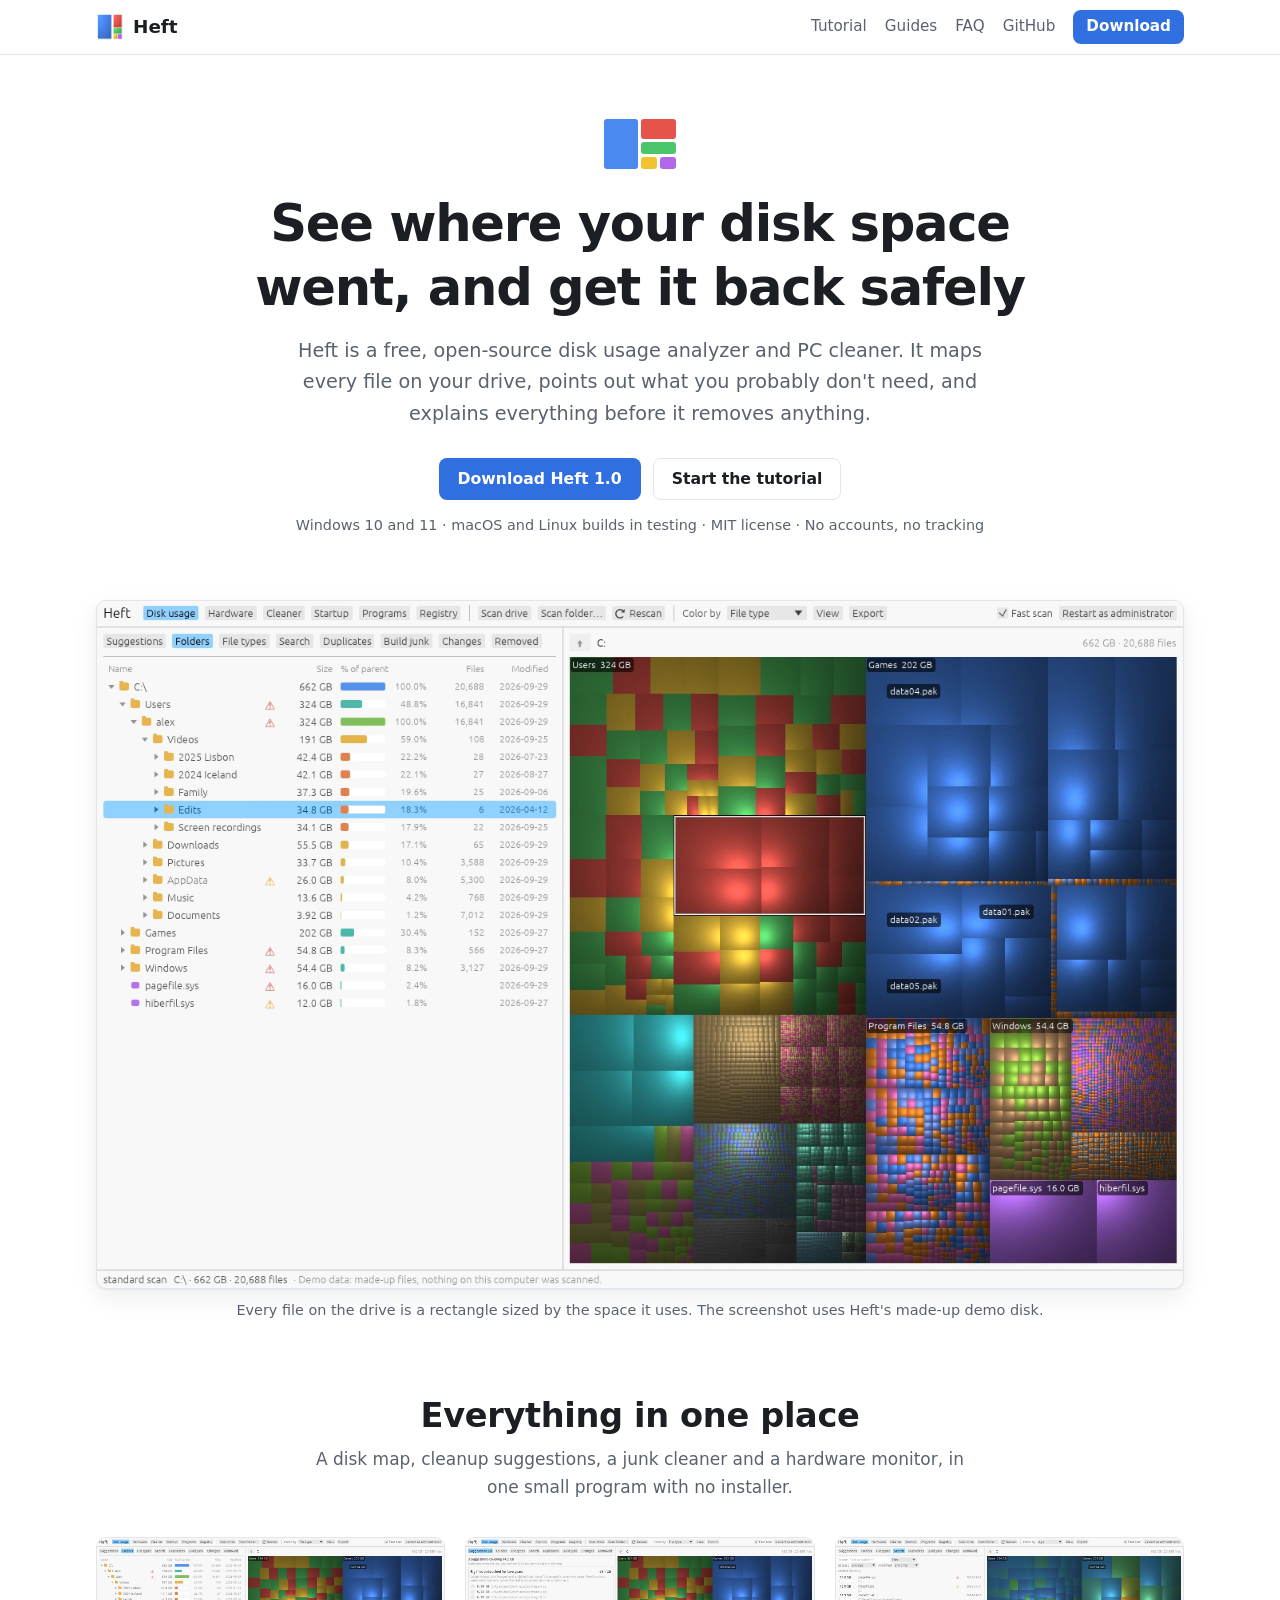
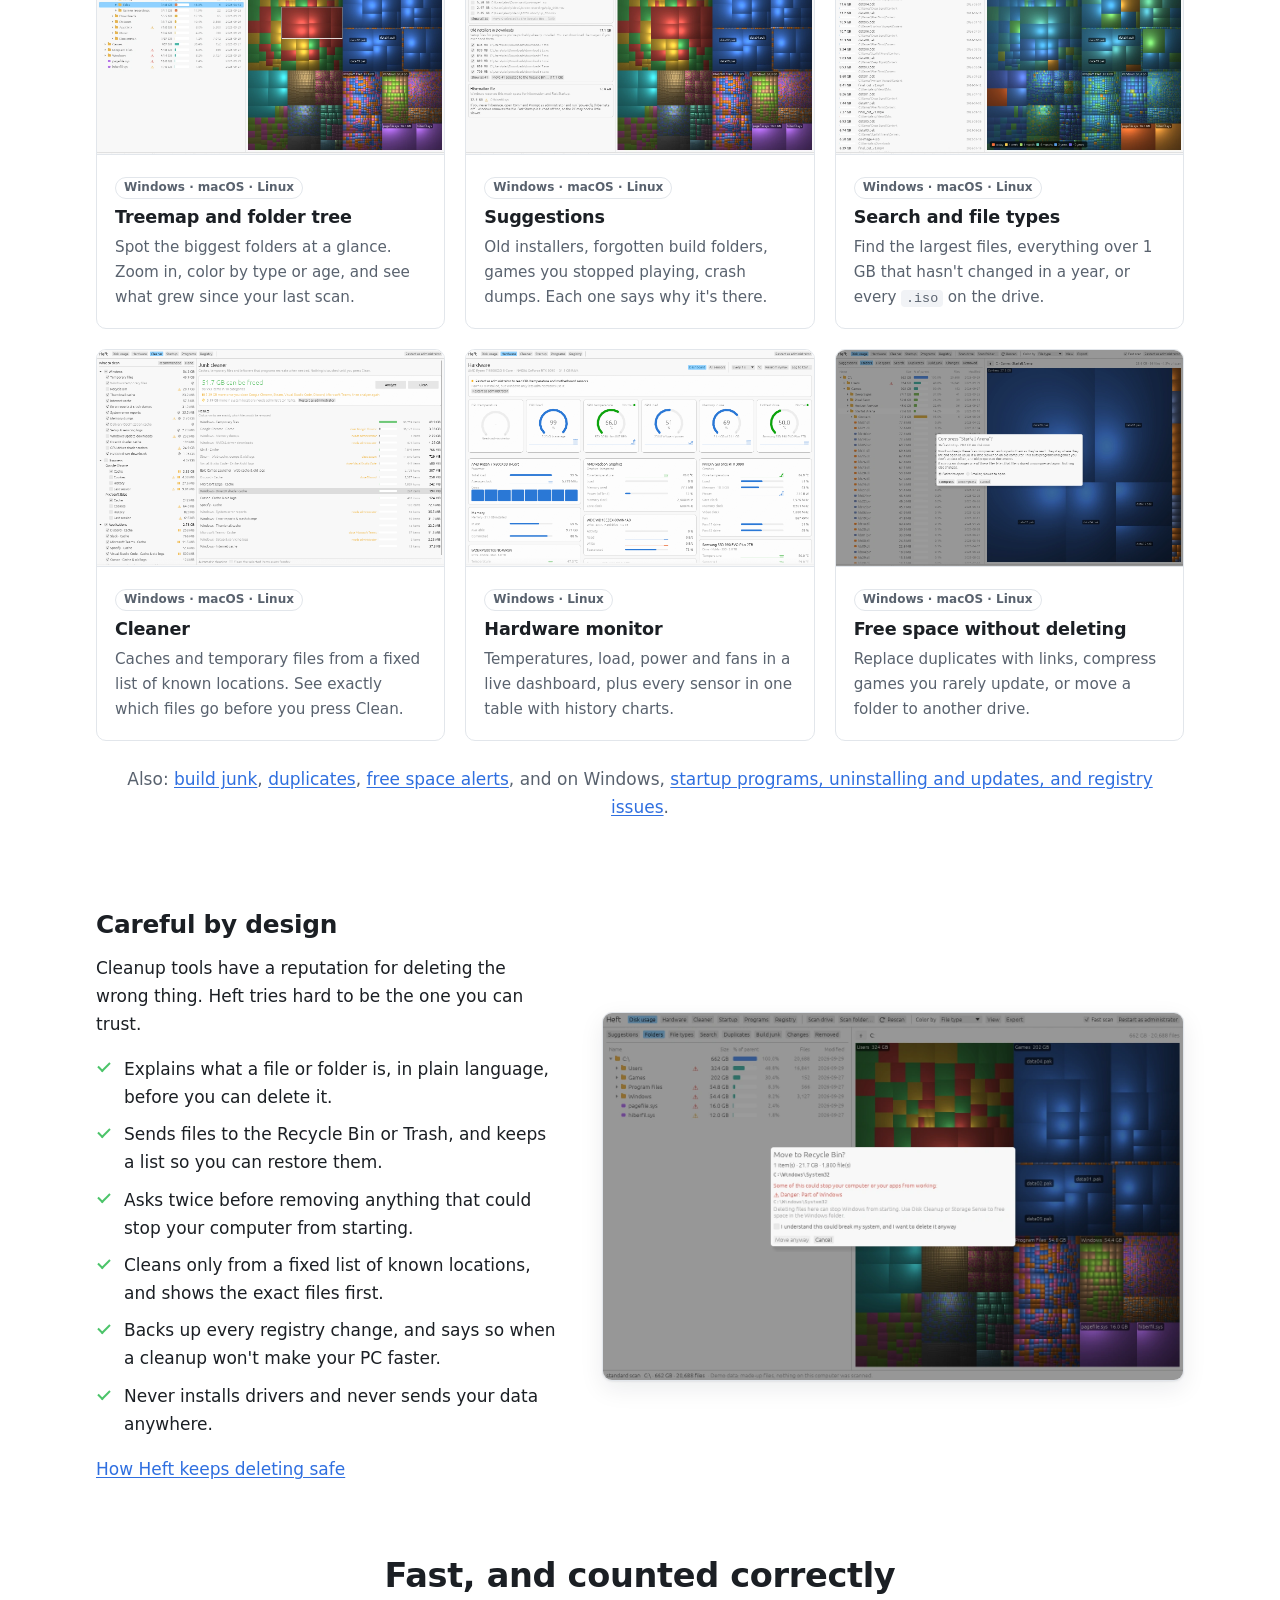
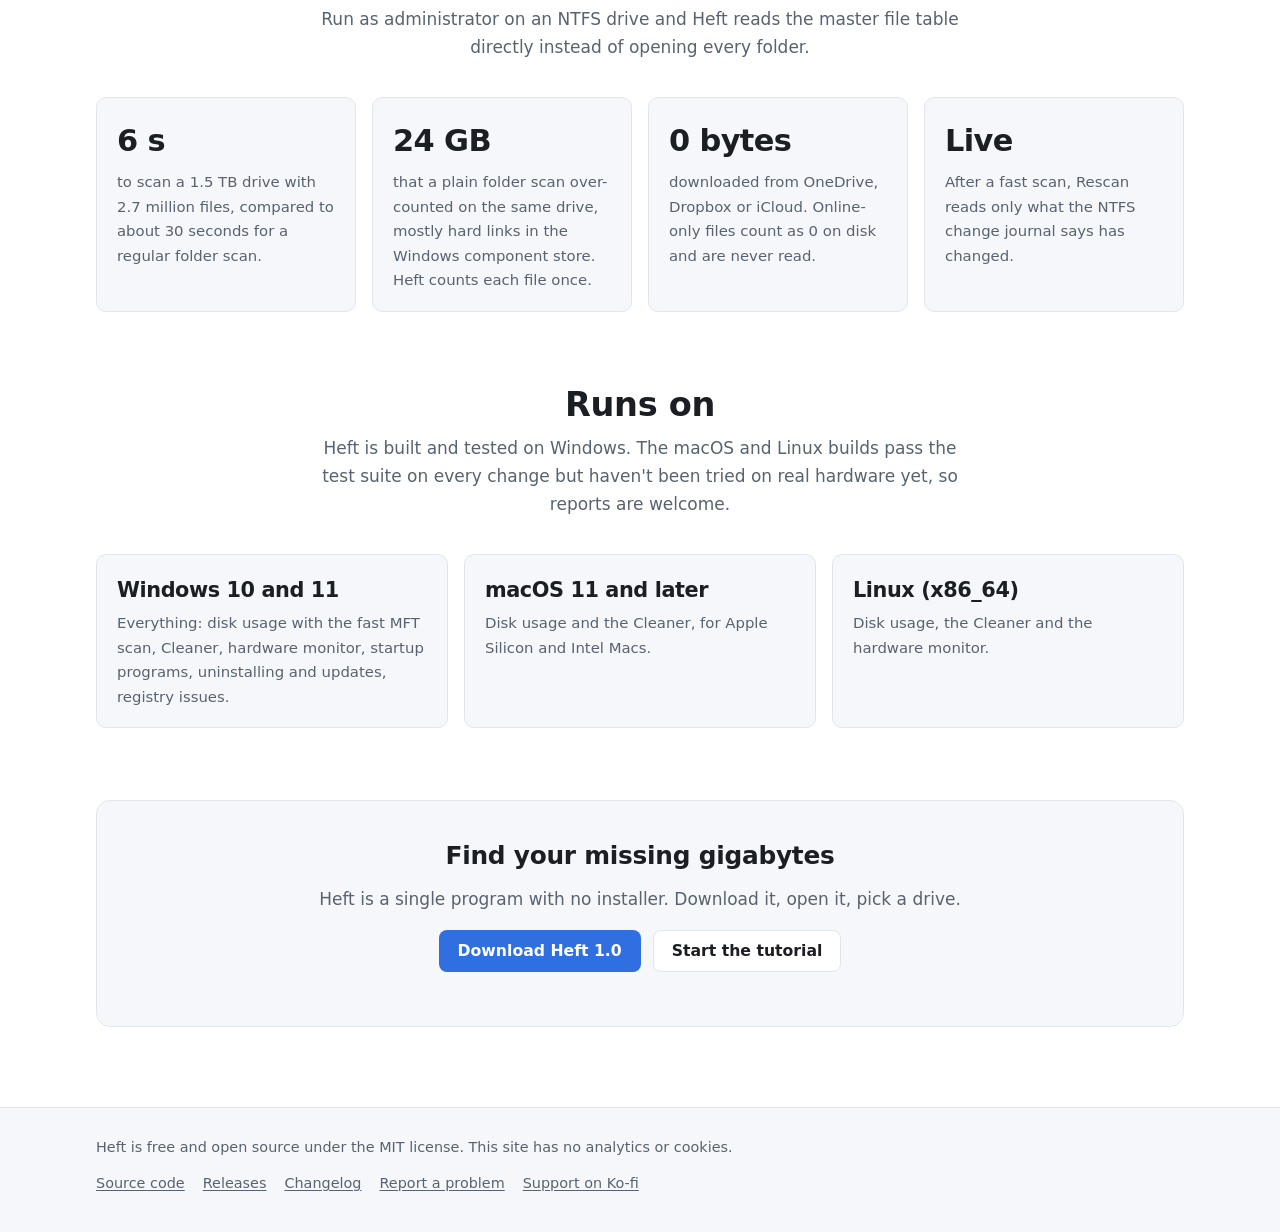
==== site/index.html @ 001a7acc "Add the website with a tutorial and guides, and new screenshots site/ is a plain HTML and CSS site f" ====
<!doctype html>
<html lang="en">
<head>
  <meta charset="utf-8">
  <meta name="viewport" content="width=device-width, initial-scale=1">
  <title>Heft: disk usage analyzer and PC cleaner</title>
  <meta name="description" content="Heft is a free, open-source disk usage analyzer and PC cleaner. See where your space went, find what you don't need, and remove it without surprises.">
  <meta property="og:title" content="Heft: disk usage analyzer and PC cleaner">
  <meta property="og:description" content="See where your disk space went, and get it back safely. Free and open source.">
  <meta property="og:image" content="https://gjnail.github.io/heft/images/overview.webp">
  <meta name="color-scheme" content="light dark">
  <link rel="icon" href="images/favicon-32.png" type="image/png">
  <link rel="stylesheet" href="assets/style.css">
</head>
<body>
<a class="skip" href="#main">Skip to content</a>
<header class="site-header">
  <div class="header-inner">
    <a class="brand" href="index.html"><img src="images/icon-64.png" alt="" width="28" height="28">Heft</a>
    <nav class="site-nav" aria-label="Main">
      <a href="tutorial.html">Tutorial</a>
      <a href="guides/index.html">Guides</a>
      <a href="faq.html">FAQ</a>
      <a href="https://github.com/gjnail/heft">GitHub</a>
      <a class="btn btn-primary btn-small" href="https://github.com/gjnail/heft/releases/latest">Download</a>
    </nav>
  </div>
</header>

<main id="main">
  <section class="hero">
    <div class="blocks" aria-hidden="true"><span class="b1"></span><span class="b2"></span><span class="b3"></span><span class="b4"></span><span class="b5"></span></div>
    <h1>See where your disk space went, and get it back safely</h1>
    <p class="lede">Heft is a free, open-source disk usage analyzer and PC cleaner. It maps every file on your drive, points out what you probably don't need, and explains everything before it removes anything.</p>
    <div class="hero-actions">
      <a class="btn btn-primary" href="https://github.com/gjnail/heft/releases/latest">Download Heft 1.0</a>
      <a class="btn btn-secondary" href="tutorial.html">Start the tutorial</a>
    </div>
    <p class="hero-meta">Windows 10 and 11 · macOS and Linux builds in testing · MIT license · No accounts, no tracking</p>
  </section>

  <div class="hero-shot">
    <figure class="shot">
      <img src="images/overview.webp" width="1360" height="860" alt="Heft showing a folder tree on the left and a colorful treemap of the whole drive on the right">
      <figcaption>Every file on the drive is a rectangle sized by the space it uses. The screenshot uses Heft's made-up demo disk.</figcaption>
    </figure>
  </div>

  <section class="section">
    <h2>Everything in one place</h2>
    <p class="sub">A disk map, cleanup suggestions, a junk cleaner and a hardware monitor, in one small program with no installer.</p>
    <div class="cards">
      <a class="card" href="guides/disk-usage.html">
        <img src="images/overview.webp" alt="" loading="lazy" width="1360" height="860">
        <div class="card-body">
          <span class="tag">Windows · macOS · Linux</span>
          <h3>Treemap and folder tree</h3>
          <p>Spot the biggest folders at a glance. Zoom in, color by type or age, and see what grew since your last scan.</p>
        </div>
      </a>
      <a class="card" href="guides/cleaning-up.html">
        <img src="images/suggestions.webp" alt="" loading="lazy" width="1360" height="860">
        <div class="card-body">
          <span class="tag">Windows · macOS · Linux</span>
          <h3>Suggestions</h3>
          <p>Old installers, forgotten build folders, games you stopped playing, crash dumps. Each one says why it's there.</p>
        </div>
      </a>
      <a class="card" href="guides/disk-usage.html#search">
        <img src="images/age.webp" alt="" loading="lazy" width="1360" height="860">
        <div class="card-body">
          <span class="tag">Windows · macOS · Linux</span>
          <h3>Search and file types</h3>
          <p>Find the largest files, everything over 1 GB that hasn't changed in a year, or every <code>.iso</code> on the drive.</p>
        </div>
      </a>
      <a class="card" href="guides/cleaner.html">
        <img src="images/cleaner.webp" alt="" loading="lazy" width="1360" height="860">
        <div class="card-body">
          <span class="tag">Windows · macOS · Linux</span>
          <h3>Cleaner</h3>
          <p>Caches and temporary files from a fixed list of known locations. See exactly which files go before you press Clean.</p>
        </div>
      </a>
      <a class="card" href="guides/hardware.html">
        <img src="images/hardware.webp" alt="" loading="lazy" width="1360" height="860">
        <div class="card-body">
          <span class="tag">Windows · Linux</span>
          <h3>Hardware monitor</h3>
          <p>Temperatures, load, power and fans in a live dashboard, plus every sensor in one table with history charts.</p>
        </div>
      </a>
      <a class="card" href="guides/duplicates.html">
        <img src="images/compress.webp" alt="" loading="lazy" width="1360" height="860">
        <div class="card-body">
          <span class="tag">Windows · macOS · Linux</span>
          <h3>Free space without deleting</h3>
          <p>Replace duplicates with links, compress games you rarely update, or move a folder to another drive.</p>
        </div>
      </a>
    </div>
    <p style="text-align:center;margin-top:24px;color:var(--muted)">Also: <a href="guides/cleaning-up.html#build-junk">build junk</a>, <a href="guides/duplicates.html">duplicates</a>, <a href="guides/alerts.html">free space alerts</a>, and on Windows, <a href="guides/windows-tools.html">startup programs, uninstalling and updates, and registry issues</a>.</p>
  </section>

  <section class="section">
    <div class="split">
      <div>
        <h2>Careful by design</h2>
        <p>Cleanup tools have a reputation for deleting the wrong thing. Heft tries hard to be the one you can trust.</p>
        <ul class="checks">
          <li>Explains what a file or folder is, in plain language, before you can delete it.</li>
          <li>Sends files to the Recycle Bin or Trash, and keeps a list so you can restore them.</li>
          <li>Asks twice before removing anything that could stop your computer from starting.</li>
          <li>Cleans only from a fixed list of known locations, and shows the exact files first.</li>
          <li>Backs up every registry change, and says so when a cleanup won't make your PC faster.</li>
          <li>Never installs drivers and never sends your data anywhere.</li>
        </ul>
        <a href="guides/cleaning-up.html">How Heft keeps deleting safe</a>
      </div>
      <figure class="shot">
        <img src="images/delete-warning.webp" width="1360" height="860" loading="lazy" alt="A confirmation dialog warning that System32 is part of Windows, with a checkbox to confirm before deleting">
      </figure>
    </div>
  </section>

  <section class="section">
    <h2>Fast, and counted correctly</h2>
    <p class="sub">Run as administrator on an NTFS drive and Heft reads the master file table directly instead of opening every folder.</p>
    <div class="stats">
      <div class="stat"><div class="num">6 s</div><p>to scan a 1.5 TB drive with 2.7 million files, compared to about 30 seconds for a regular folder scan.</p></div>
      <div class="stat"><div class="num">24 GB</div><p>that a plain folder scan over-counted on the same drive, mostly hard links in the Windows component store. Heft counts each file once.</p></div>
      <div class="stat"><div class="num">0 bytes</div><p>downloaded from OneDrive, Dropbox or iCloud. Online-only files count as 0 on disk and are never read.</p></div>
      <div class="stat"><div class="num">Live</div><p>After a fast scan, Rescan reads only what the NTFS change journal says has changed.</p></div>
    </div>
  </section>

  <section class="section">
    <h2>Runs on</h2>
    <p class="sub">Heft is built and tested on Windows. The macOS and Linux builds pass the test suite on every change but haven't been tried on real hardware yet, so reports are welcome.</p>
    <div class="stats">
      <div class="stat"><div class="num" style="font-size:1.3rem">Windows 10 and 11</div><p>Everything: disk usage with the fast MFT scan, Cleaner, hardware monitor, startup programs, uninstalling and updates, registry issues.</p></div>
      <div class="stat"><div class="num" style="font-size:1.3rem">macOS 11 and later</div><p>Disk usage and the Cleaner, for Apple Silicon and Intel Macs.</p></div>
      <div class="stat"><div class="num" style="font-size:1.3rem">Linux (x86_64)</div><p>Disk usage, the Cleaner and the hardware monitor.</p></div>
    </div>
  </section>

  <section class="section">
    <div class="cta">
      <h2>Find your missing gigabytes</h2>
      <p style="color:var(--muted)">Heft is a single program with no installer. Download it, open it, pick a drive.</p>
      <div class="hero-actions">
        <a class="btn btn-primary" href="https://github.com/gjnail/heft/releases/latest">Download Heft 1.0</a>
        <a class="btn btn-secondary" href="tutorial.html">Start the tutorial</a>
      </div>
    </div>
  </section>
</main>

<footer class="site-footer">
  <div class="footer-inner">
    <span>Heft is free and open source under the MIT license. This site has no analytics or cookies.</span>
    <nav aria-label="Footer">
      <a href="https://github.com/gjnail/heft">Source code</a>
      <a href="https://github.com/gjnail/heft/releases">Releases</a>
      <a href="https://github.com/gjnail/heft/blob/main/CHANGELOG.md">Changelog</a>
      <a href="https://github.com/gjnail/heft/issues">Report a problem</a>
      <a href="https://ko-fi.com/gnail">Support on Ko-fi</a>
    </nav>
  </div>
</footer>
</body>
</html>
---- site/assets/style.css ----
/* Heft website. No external fonts, scripts or trackers. */

:root {
  --bg: #ffffff;
  --bg-soft: #f5f7fa;
  --bg-card: #ffffff;
  --text: #1b1f24;
  --muted: #59626e;
  --border: #e2e6eb;
  --accent: #2f6fe0;
  --accent-hover: #245bc0;
  --accent-ink: #ffffff;
  --code-bg: #f1f3f6;
  --note-bg: #edf3ff;
  --note-border: #9dbcf5;
  --warn-bg: #fff7e8;
  --warn-border: #e8b04a;
  --shadow: 0 1px 2px rgba(16, 24, 40, 0.06), 0 8px 24px rgba(16, 24, 40, 0.08);
  --blue: #4a8af0;
  --red: #e5534b;
  --green: #4cc46a;
  --yellow: #f2c230;
  --purple: #b067e8;
  --radius: 10px;
  --max: 1120px;
  --prose: 760px;
  color-scheme: light;
}

@media (prefers-color-scheme: dark) {
  :root {
    --bg: #0f1216;
    --bg-soft: #151a20;
    --bg-card: #171c23;
    --text: #e5e8ec;
    --muted: #a1a9b4;
    --border: #28303a;
    --accent: #6c9ef8;
    --accent-hover: #8db4ff;
    --accent-ink: #0b1220;
    --code-bg: #1c222a;
    --note-bg: #142035;
    --note-border: #35568f;
    --warn-bg: #2a2111;
    --warn-border: #8a6720;
    --shadow: 0 1px 2px rgba(0, 0, 0, 0.3), 0 8px 24px rgba(0, 0, 0, 0.35);
    color-scheme: dark;
  }
}

*,
*::before,
*::after {
  box-sizing: border-box;
}

html {
  -webkit-text-size-adjust: 100%;
  scroll-padding-top: 80px;
}

body {
  margin: 0;
  background: var(--bg);
  color: var(--text);
  font-family: system-ui, -apple-system, "Segoe UI", Roboto, Ubuntu, "Helvetica Neue", Arial, sans-serif;
  font-size: 17px;
  line-height: 1.65;
}

a {
  color: var(--accent);
  text-underline-offset: 2px;
}
a:hover {
  color: var(--accent-hover);
}

img {
  max-width: 100%;
  height: auto;
}

h1,
h2,
h3,
h4 {
  line-height: 1.25;
  margin: 1.8em 0 0.5em;
  letter-spacing: -0.01em;
}
h1 {
  font-size: 2.2rem;
  margin-top: 0;
}
h2 {
  font-size: 1.55rem;
}
h3 {
  font-size: 1.2rem;
}
h2 .anchor,
h3 .anchor {
  visibility: hidden;
  text-decoration: none;
  margin-left: 0.3em;
  color: var(--muted);
}
h2:hover .anchor,
h3:hover .anchor {
  visibility: visible;
}

p,
ul,
ol {
  margin: 0 0 1em;
}
li {
  margin: 0.25em 0;
}

code,
kbd,
pre {
  font-family: ui-monospace, "Cascadia Code", "SF Mono", Menlo, Consolas, monospace;
  font-size: 0.88em;
}
code {
  background: var(--code-bg);
  padding: 0.1em 0.35em;
  border-radius: 4px;
  overflow-wrap: anywhere;
}
pre {
  background: var(--code-bg);
  padding: 14px 16px;
  border-radius: 8px;
  overflow-x: auto;
  line-height: 1.5;
  position: relative;
}
pre code {
  background: none;
  padding: 0;
}
kbd {
  display: inline-block;
  padding: 0.05em 0.45em;
  border: 1px solid var(--border);
  border-bottom-width: 2px;
  border-radius: 5px;
  background: var(--bg-soft);
  font-size: 0.82em;
}

table {
  width: 100%;
  border-collapse: collapse;
  margin: 0 0 1.2em;
  font-size: 0.95em;
}
th,
td {
  text-align: left;
  padding: 8px 10px;
  border-bottom: 1px solid var(--border);
  vertical-align: top;
}
th {
  font-weight: 600;
  color: var(--muted);
}
.table-wrap {
  overflow-x: auto;
}

.skip {
  position: absolute;
  left: -9999px;
}
.skip:focus {
  left: 16px;
  top: 12px;
  z-index: 100;
  background: var(--bg);
  padding: 6px 10px;
  border-radius: 6px;
}

/* Header */

.site-header {
  position: sticky;
  top: 0;
  z-index: 10;
  background: color-mix(in srgb, var(--bg) 88%, transparent);
  backdrop-filter: saturate(180%) blur(10px);
  -webkit-backdrop-filter: saturate(180%) blur(10px);
  border-bottom: 1px solid var(--border);
}
.header-inner {
  max-width: var(--max);
  margin: 0 auto;
  padding: 10px 16px;
  display: flex;
  align-items: center;
  gap: 18px;
  flex-wrap: wrap;
}
.brand {
  display: flex;
  align-items: center;
  gap: 9px;
  font-weight: 700;
  font-size: 1.15rem;
  color: var(--text);
  text-decoration: none;
  margin-right: auto;
}
.brand:hover {
  color: var(--text);
}
.brand img {
  width: 28px;
  height: 28px;
}
.site-nav {
  display: flex;
  align-items: center;
  gap: 4px 18px;
  flex-wrap: wrap;
}
.site-nav a {
  color: var(--muted);
  text-decoration: none;
  font-size: 0.95rem;
}
.site-nav a:hover,
.site-nav a[aria-current="page"] {
  color: var(--text);
}
.site-nav a.btn-primary,
.site-nav a.btn-primary:hover {
  color: var(--accent-ink);
}

/* Buttons */

.btn {
  display: inline-flex;
  align-items: center;
  gap: 8px;
  padding: 10px 18px;
  border-radius: 8px;
  font-weight: 600;
  font-size: 0.98rem;
  text-decoration: none;
  border: 1px solid transparent;
  line-height: 1.3;
}
.btn-primary {
  background: var(--accent);
  color: var(--accent-ink);
}
.btn-primary:hover {
  background: var(--accent-hover);
  color: var(--accent-ink);
}
.btn-secondary {
  border-color: var(--border);
  color: var(--text);
  background: var(--bg-card);
}
.btn-secondary:hover {
  color: var(--text);
  border-color: var(--muted);
}
.btn-small {
  padding: 6px 12px;
  font-size: 0.9rem;
}

/* Landing page */

.hero {
  max-width: var(--max);
  margin: 0 auto;
  padding: 64px 16px 24px;
  text-align: center;
}
.hero h1 {
  font-size: clamp(2rem, 5vw, 3.2rem);
  letter-spacing: -0.025em;
  max-width: 820px;
  margin: 0 auto 16px;
}
.hero .lede {
  font-size: 1.2rem;
  color: var(--muted);
  max-width: 700px;
  margin: 0 auto 28px;
}
.hero-actions {
  display: flex;
  gap: 12px;
  justify-content: center;
  flex-wrap: wrap;
  margin-bottom: 14px;
}
.hero-meta {
  color: var(--muted);
  font-size: 0.9rem;
}
.blocks {
  display: inline-grid;
  grid-template-columns: 34px 16px 16px;
  grid-template-rows: 20px 12px 12px;
  gap: 3px;
  margin-bottom: 22px;
}
.blocks span {
  border-radius: 3px;
}
.blocks .b1 {
  grid-row: 1 / 4;
  background: var(--blue);
}
.blocks .b2 {
  grid-column: 2 / 4;
  background: var(--red);
}
.blocks .b3 {
  grid-column: 2 / 4;
  background: var(--green);
}
.blocks .b4 {
  background: var(--yellow);
}
.blocks .b5 {
  background: var(--purple);
}

.shot {
  margin: 0;
}
.shot img {
  display: block;
  width: 100%;
  border-radius: var(--radius);
  border: 1px solid var(--border);
  box-shadow: var(--shadow);
  background: #fff;
}
.shot figcaption {
  color: var(--muted);
  font-size: 0.9rem;
  margin-top: 10px;
  text-align: center;
}
.hero-shot {
  max-width: var(--max);
  margin: 24px auto 0;
  padding: 0 16px;
}

.section {
  max-width: var(--max);
  margin: 0 auto;
  padding: 72px 16px 0;
}
.section > h2 {
  text-align: center;
  font-size: clamp(1.6rem, 3.5vw, 2.1rem);
  margin: 0 0 8px;
}
.section > .sub {
  text-align: center;
  color: var(--muted);
  max-width: 660px;
  margin: 0 auto 36px;
}

.cards {
  display: grid;
  grid-template-columns: repeat(auto-fill, minmax(300px, 1fr));
  gap: 20px;
}
.card {
  display: flex;
  flex-direction: column;
  background: var(--bg-card);
  border: 1px solid var(--border);
  border-radius: var(--radius);
  overflow: hidden;
  color: var(--text);
  text-decoration: none;
  transition: border-color 0.15s, transform 0.15s;
}
.card:hover {
  color: var(--text);
  border-color: var(--accent);
  transform: translateY(-2px);
}
.card img {
  display: block;
  width: 100%;
  aspect-ratio: 16 / 10;
  object-fit: cover;
  object-position: top left;
  border-bottom: 1px solid var(--border);
  background: #fff;
}
.card .card-body {
  padding: 16px 18px 18px;
}
.card h3 {
  margin: 0 0 6px;
  font-size: 1.1rem;
}
.card p {
  margin: 0;
  color: var(--muted);
  font-size: 0.95rem;
}
.card .tag {
  display: inline-block;
  font-size: 0.75rem;
  font-weight: 600;
  color: var(--muted);
  border: 1px solid var(--border);
  border-radius: 99px;
  padding: 0 8px;
  margin-bottom: 8px;
}

.split {
  display: grid;
  grid-template-columns: 1fr 1.25fr;
  gap: 40px;
  align-items: center;
}
.split.reverse > :first-child {
  order: 2;
}
.split h2 {
  margin-top: 0;
}
@media (max-width: 860px) {
  .split {
    grid-template-columns: 1fr;
    gap: 20px;
  }
  .split.reverse > :first-child {
    order: 0;
  }
}

.checks {
  list-style: none;
  padding: 0;
}
.checks li {
  position: relative;
  padding-left: 28px;
  margin: 0.55em 0;
}
.checks li::before {
  content: "";
  position: absolute;
  left: 2px;
  top: 0.45em;
  width: 12px;
  height: 7px;
  border-left: 2.5px solid var(--green);
  border-bottom: 2.5px solid var(--green);
  transform: rotate(-45deg);
}

.stats {
  display: grid;
  grid-template-columns: repeat(auto-fit, minmax(200px, 1fr));
  gap: 16px;
}
.stat {
  background: var(--bg-soft);
  border: 1px solid var(--border);
  border-radius: var(--radius);
  padding: 18px 20px;
}
.stat .num {
  font-size: 1.9rem;
  font-weight: 700;
  letter-spacing: -0.02em;
}
.stat p {
  margin: 4px 0 0;
  color: var(--muted);
  font-size: 0.93rem;
}

.cta {
  text-align: center;
  background: var(--bg-soft);
  border: 1px solid var(--border);
  border-radius: 14px;
  padding: 40px 20px;
}
.cta h2 {
  margin-top: 0;
}

/* Docs layout */

.docs {
  max-width: var(--max);
  margin: 0 auto;
  padding: 36px 16px 0;
  display: grid;
  grid-template-columns: 220px minmax(0, 1fr);
  gap: 48px;
}
.sidebar {
  position: sticky;
  top: 76px;
  align-self: start;
  font-size: 0.94rem;
}
.sidebar h2 {
  font-size: 0.78rem;
  text-transform: uppercase;
  letter-spacing: 0.06em;
  color: var(--muted);
  margin: 0 0 8px;
}
.sidebar h2:not(:first-child) {
  margin-top: 22px;
}
.sidebar ul {
  list-style: none;
  padding: 0;
  margin: 0;
}
.sidebar li {
  margin: 0;
}
.sidebar a {
  display: block;
  padding: 5px 10px;
  border-radius: 6px;
  color: var(--text);
  text-decoration: none;
}
.sidebar a:hover {
  background: var(--bg-soft);
}
.sidebar a[aria-current="page"] {
  background: var(--note-bg);
  color: var(--accent);
  font-weight: 600;
}
.prose {
  max-width: var(--prose);
  min-width: 0;
}
.prose .lede {
  font-size: 1.15rem;
  color: var(--muted);
}
.prose figure.shot {
  margin: 1.4em 0 1.8em;
}
.prose figure.shot figcaption {
  text-align: left;
}
.prose h2 {
  padding-top: 0.6em;
  border-top: 1px solid var(--border);
}
.breadcrumb {
  font-size: 0.9rem;
  color: var(--muted);
  margin-bottom: 10px;
}
.breadcrumb a {
  color: var(--muted);
}
.platforms {
  display: inline-block;
  font-size: 0.85rem;
  color: var(--muted);
  border: 1px solid var(--border);
  border-radius: 99px;
  padding: 1px 10px;
  margin-bottom: 12px;
}
.toc {
  background: var(--bg-soft);
  border: 1px solid var(--border);
  border-radius: var(--radius);
  padding: 14px 18px;
  margin: 0 0 1.6em;
  font-size: 0.95rem;
}
.toc strong {
  display: block;
  margin-bottom: 4px;
}
.toc ol,
.toc ul {
  margin: 0;
  padding-left: 20px;
}
@media (max-width: 860px) {
  .docs {
    grid-template-columns: 1fr;
    gap: 16px;
    padding-top: 20px;
  }
  .sidebar {
    position: static;
    border: 1px solid var(--border);
    border-radius: var(--radius);
    padding: 12px;
  }
  .sidebar ul {
    display: flex;
    flex-wrap: wrap;
    gap: 2px 4px;
  }
}

.note,
.warn {
  border-left: 4px solid var(--note-border);
  background: var(--note-bg);
  padding: 12px 16px;
  border-radius: 0 8px 8px 0;
  margin: 0 0 1.2em;
}
.warn {
  border-left-color: var(--warn-border);
  background: var(--warn-bg);
}
.note p:last-child,
.warn p:last-child {
  margin-bottom: 0;
}

.steps {
  counter-reset: step;
  list-style: none;
  padding: 0;
}
.steps > li {
  counter-increment: step;
  position: relative;
  padding-left: 44px;
  margin: 0 0 1.1em;
}
.steps > li::before {
  content: counter(step);
  position: absolute;
  left: 0;
  top: 0;
  width: 30px;
  height: 30px;
  border-radius: 50%;
  background: var(--accent);
  color: var(--accent-ink);
  font-weight: 700;
  font-size: 0.9rem;
  display: flex;
  align-items: center;
  justify-content: center;
}
h2.step-title {
  display: flex;
  align-items: center;
  gap: 12px;
}
h2.step-title .n {
  flex: none;
  width: 34px;
  height: 34px;
  border-radius: 50%;
  background: var(--accent);
  color: var(--accent-ink);
  font-size: 1rem;
  display: inline-flex;
  align-items: center;
  justify-content: center;
}

.pager {
  display: flex;
  justify-content: space-between;
  gap: 16px;
  margin: 48px 0 0;
  padding-top: 20px;
  border-top: 1px solid var(--border);
}
.pager a {
  display: block;
  flex: 1;
  border: 1px solid var(--border);
  border-radius: var(--radius);
  padding: 12px 16px;
  text-decoration: none;
  color: var(--text);
}
.pager a:hover {
  border-color: var(--accent);
}
.pager small {
  display: block;
  color: var(--muted);
}
.pager .next {
  text-align: right;
}

.faq details {
  border: 1px solid var(--border);
  border-radius: var(--radius);
  padding: 0 16px;
  margin: 0 0 10px;
  background: var(--bg-card);
}
.faq summary {
  cursor: pointer;
  font-weight: 600;
  padding: 12px 0;
}
.faq details[open] summary {
  border-bottom: 1px solid var(--border);
  margin-bottom: 12px;
}

.copy {
  position: absolute;
  top: 8px;
  right: 8px;
  font: inherit;
  font-size: 0.75rem;
  padding: 2px 8px;
  border-radius: 5px;
  border: 1px solid var(--border);
  background: var(--bg-card);
  color: var(--muted);
  cursor: pointer;
}
.copy:hover {
  color: var(--text);
}

/* Footer */

.site-footer {
  margin-top: 80px;
  border-top: 1px solid var(--border);
  background: var(--bg-soft);
}
.footer-inner {
  max-width: var(--max);
  margin: 0 auto;
  padding: 28px 16px 36px;
  display: flex;
  flex-wrap: wrap;
  gap: 12px 28px;
  justify-content: space-between;
  color: var(--muted);
  font-size: 0.9rem;
}
.footer-inner nav {
  display: flex;
  flex-wrap: wrap;
  gap: 6px 18px;
}
.footer-inner a {
  color: var(--muted);
}
.footer-inner a:hover {
  color: var(--text);
}
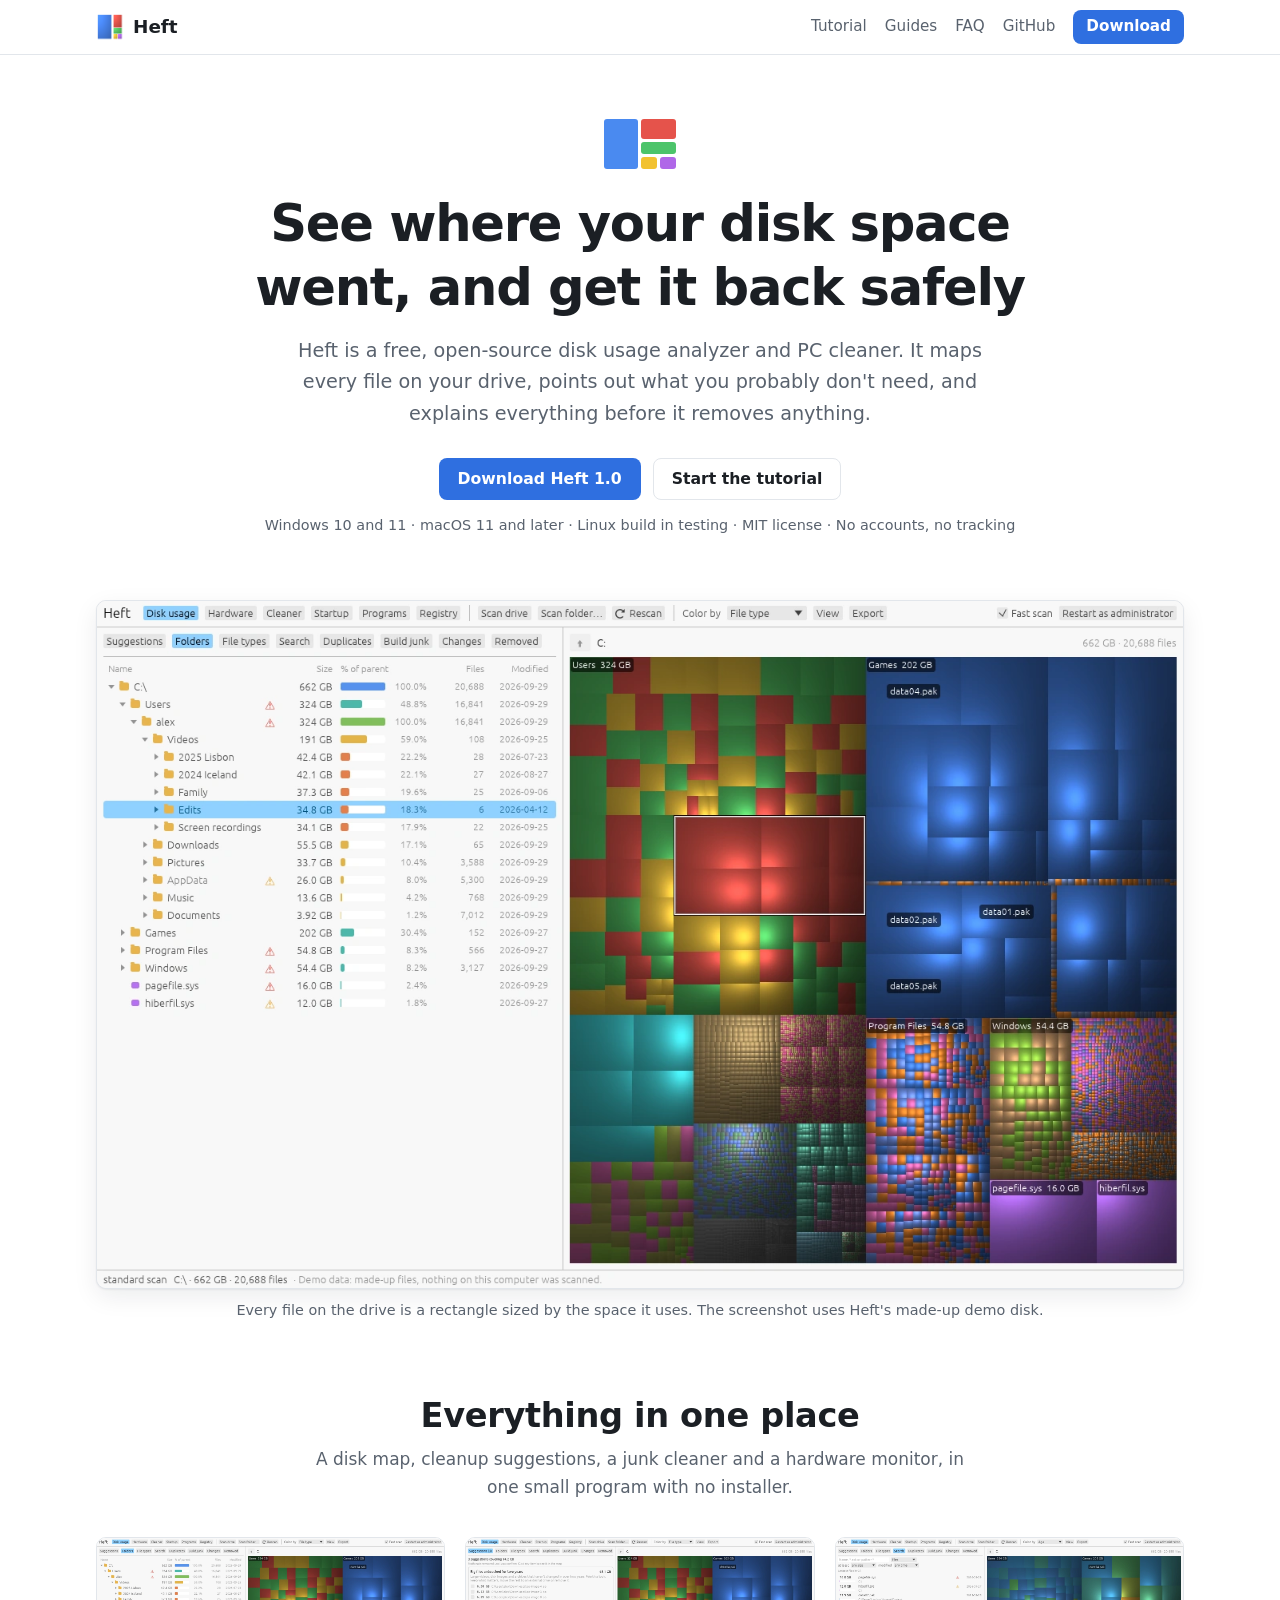
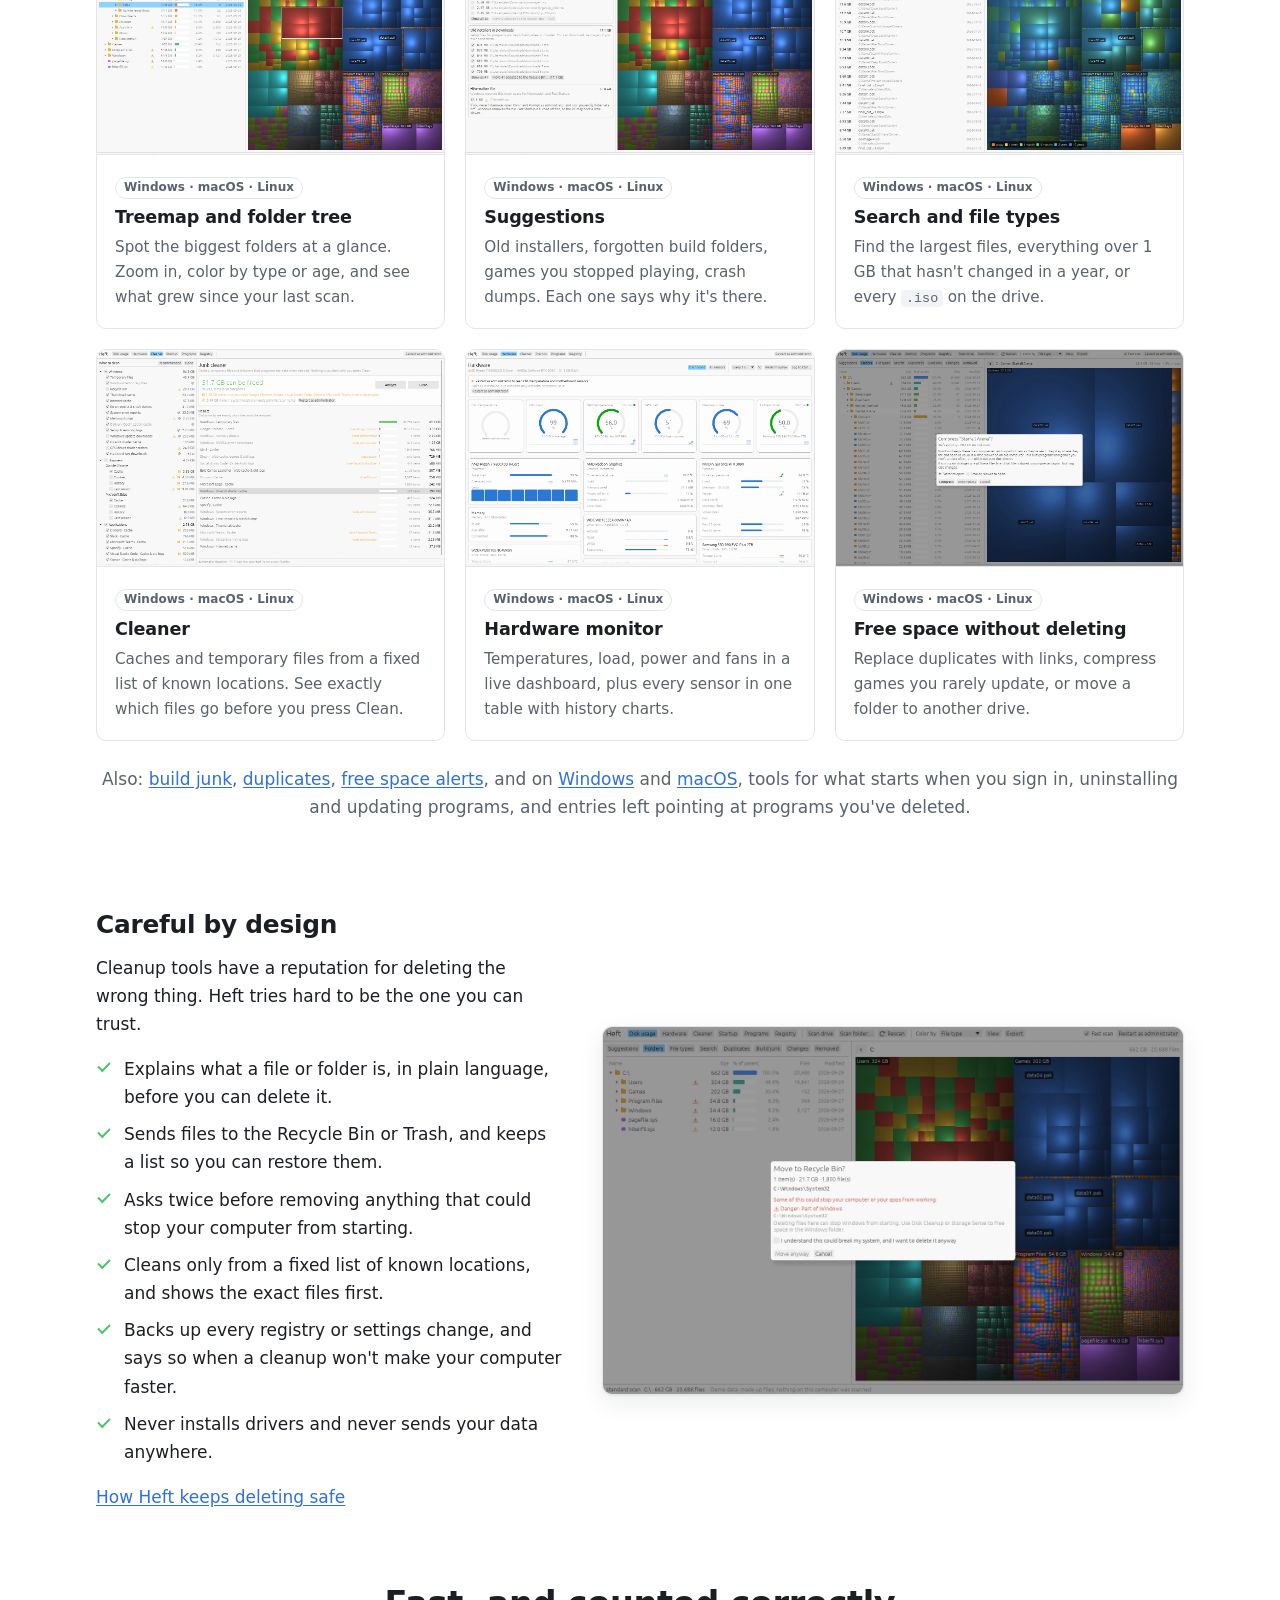
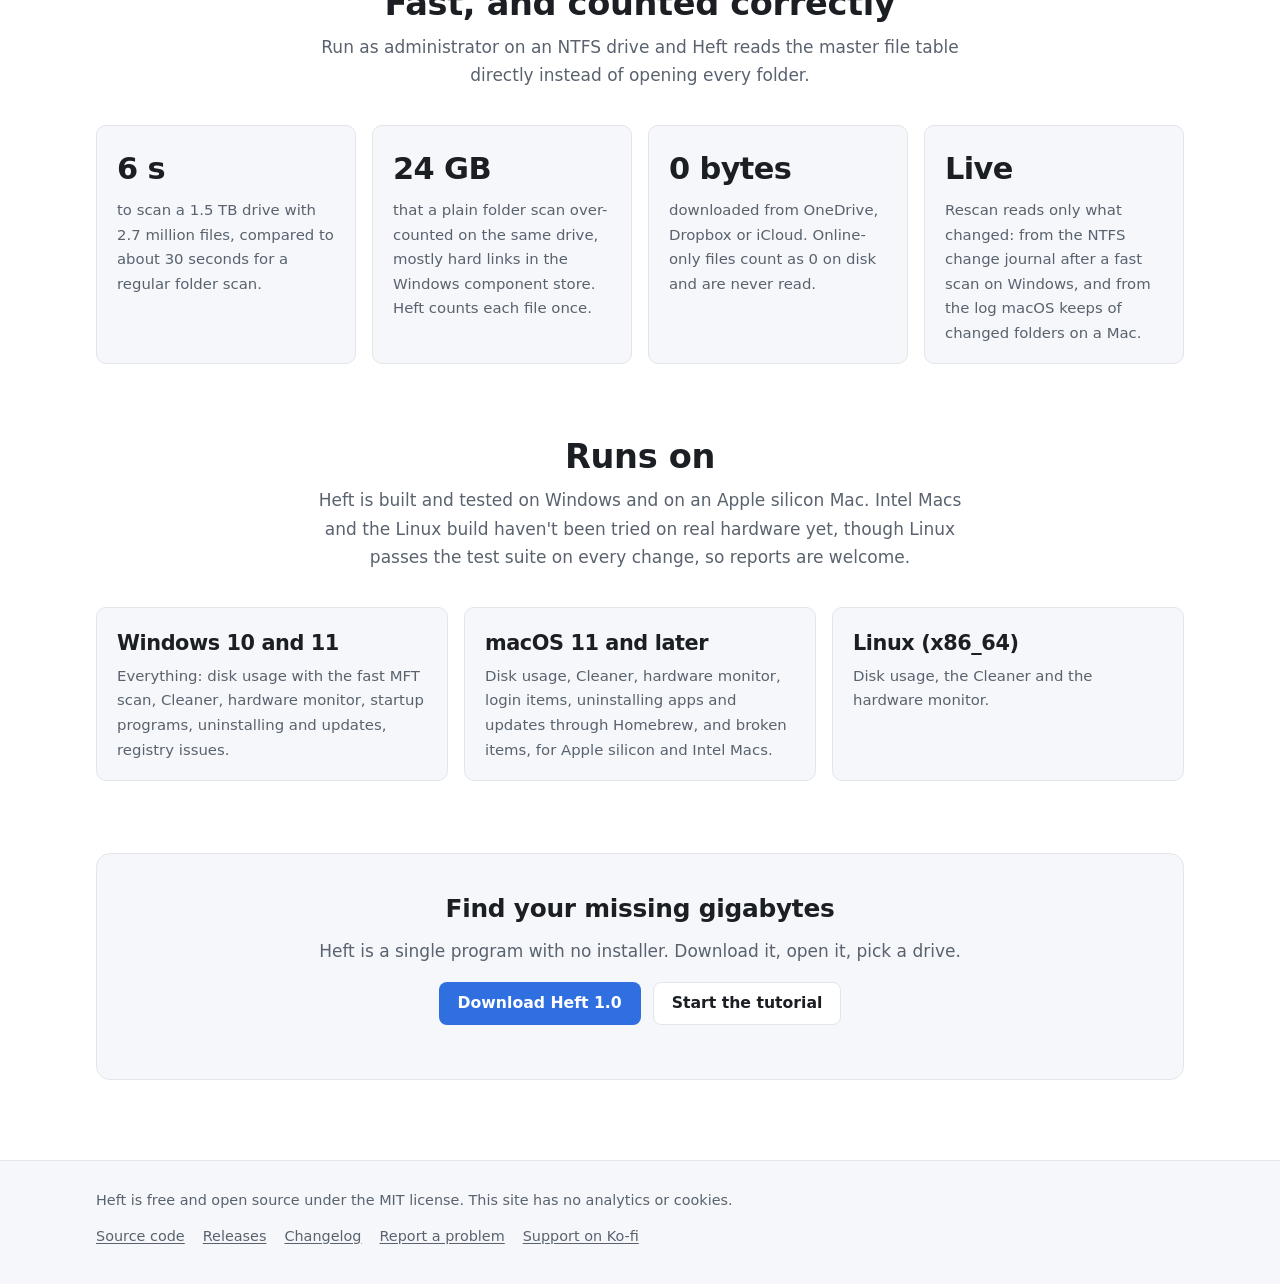
==== commit 33c49ee4: "Bring the Mac version up to Windows, plus signing, iCloud and native menus Mac counterparts of every" ====
--- a/site/index.html
+++ b/site/index.html
@@ -36,7 +36,7 @@
       <a class="btn btn-primary" href="https://github.com/gjnail/heft/releases/latest">Download Heft 1.0</a>
       <a class="btn btn-secondary" href="tutorial.html">Start the tutorial</a>
     </div>
-    <p class="hero-meta">Windows 10 and 11 · macOS and Linux builds in testing · MIT license · No accounts, no tracking</p>
+    <p class="hero-meta">Windows 10 and 11 · macOS 11 and later · Linux build in testing · MIT license · No accounts, no tracking</p>
   </section>
 
   <div class="hero-shot">
@@ -85,7 +85,7 @@
       <a class="card" href="guides/hardware.html">
         <img src="images/hardware.webp" alt="" loading="lazy" width="1360" height="860">
         <div class="card-body">
-          <span class="tag">Windows · Linux</span>
+          <span class="tag">Windows · macOS · Linux</span>
           <h3>Hardware monitor</h3>
           <p>Temperatures, load, power and fans in a live dashboard, plus every sensor in one table with history charts.</p>
         </div>
@@ -99,7 +99,7 @@
         </div>
       </a>
     </div>
-    <p style="text-align:center;margin-top:24px;color:var(--muted)">Also: <a href="guides/cleaning-up.html#build-junk">build junk</a>, <a href="guides/duplicates.html">duplicates</a>, <a href="guides/alerts.html">free space alerts</a>, and on Windows, <a href="guides/windows-tools.html">startup programs, uninstalling and updates, and registry issues</a>.</p>
+    <p style="text-align:center;margin-top:24px;color:var(--muted)">Also: <a href="guides/cleaning-up.html#build-junk">build junk</a>, <a href="guides/duplicates.html">duplicates</a>, <a href="guides/alerts.html">free space alerts</a>, and on <a href="guides/windows-tools.html">Windows</a> and <a href="guides/mac-tools.html">macOS</a>, tools for what starts when you sign in, uninstalling and updating programs, and entries left pointing at programs you've deleted.</p>
   </section>
 
   <section class="section">
@@ -112,7 +112,7 @@
           <li>Sends files to the Recycle Bin or Trash, and keeps a list so you can restore them.</li>
           <li>Asks twice before removing anything that could stop your computer from starting.</li>
           <li>Cleans only from a fixed list of known locations, and shows the exact files first.</li>
-          <li>Backs up every registry change, and says so when a cleanup won't make your PC faster.</li>
+          <li>Backs up every registry or settings change, and says so when a cleanup won't make your computer faster.</li>
           <li>Never installs drivers and never sends your data anywhere.</li>
         </ul>
         <a href="guides/cleaning-up.html">How Heft keeps deleting safe</a>
@@ -130,16 +130,16 @@
       <div class="stat"><div class="num">6 s</div><p>to scan a 1.5 TB drive with 2.7 million files, compared to about 30 seconds for a regular folder scan.</p></div>
       <div class="stat"><div class="num">24 GB</div><p>that a plain folder scan over-counted on the same drive, mostly hard links in the Windows component store. Heft counts each file once.</p></div>
       <div class="stat"><div class="num">0 bytes</div><p>downloaded from OneDrive, Dropbox or iCloud. Online-only files count as 0 on disk and are never read.</p></div>
-      <div class="stat"><div class="num">Live</div><p>After a fast scan, Rescan reads only what the NTFS change journal says has changed.</p></div>
+      <div class="stat"><div class="num">Live</div><p>Rescan reads only what changed: from the NTFS change journal after a fast scan on Windows, and from the log macOS keeps of changed folders on a Mac.</p></div>
     </div>
   </section>
 
   <section class="section">
     <h2>Runs on</h2>
-    <p class="sub">Heft is built and tested on Windows. The macOS and Linux builds pass the test suite on every change but haven't been tried on real hardware yet, so reports are welcome.</p>
+    <p class="sub">Heft is built and tested on Windows and on an Apple silicon Mac. Intel Macs and the Linux build haven't been tried on real hardware yet, though Linux passes the test suite on every change, so reports are welcome.</p>
     <div class="stats">
       <div class="stat"><div class="num" style="font-size:1.3rem">Windows 10 and 11</div><p>Everything: disk usage with the fast MFT scan, Cleaner, hardware monitor, startup programs, uninstalling and updates, registry issues.</p></div>
-      <div class="stat"><div class="num" style="font-size:1.3rem">macOS 11 and later</div><p>Disk usage and the Cleaner, for Apple Silicon and Intel Macs.</p></div>
+      <div class="stat"><div class="num" style="font-size:1.3rem">macOS 11 and later</div><p>Disk usage, Cleaner, hardware monitor, login items, uninstalling apps and updates through Homebrew, and broken items, for Apple silicon and Intel Macs.</p></div>
       <div class="stat"><div class="num" style="font-size:1.3rem">Linux (x86_64)</div><p>Disk usage, the Cleaner and the hardware monitor.</p></div>
     </div>
   </section>
